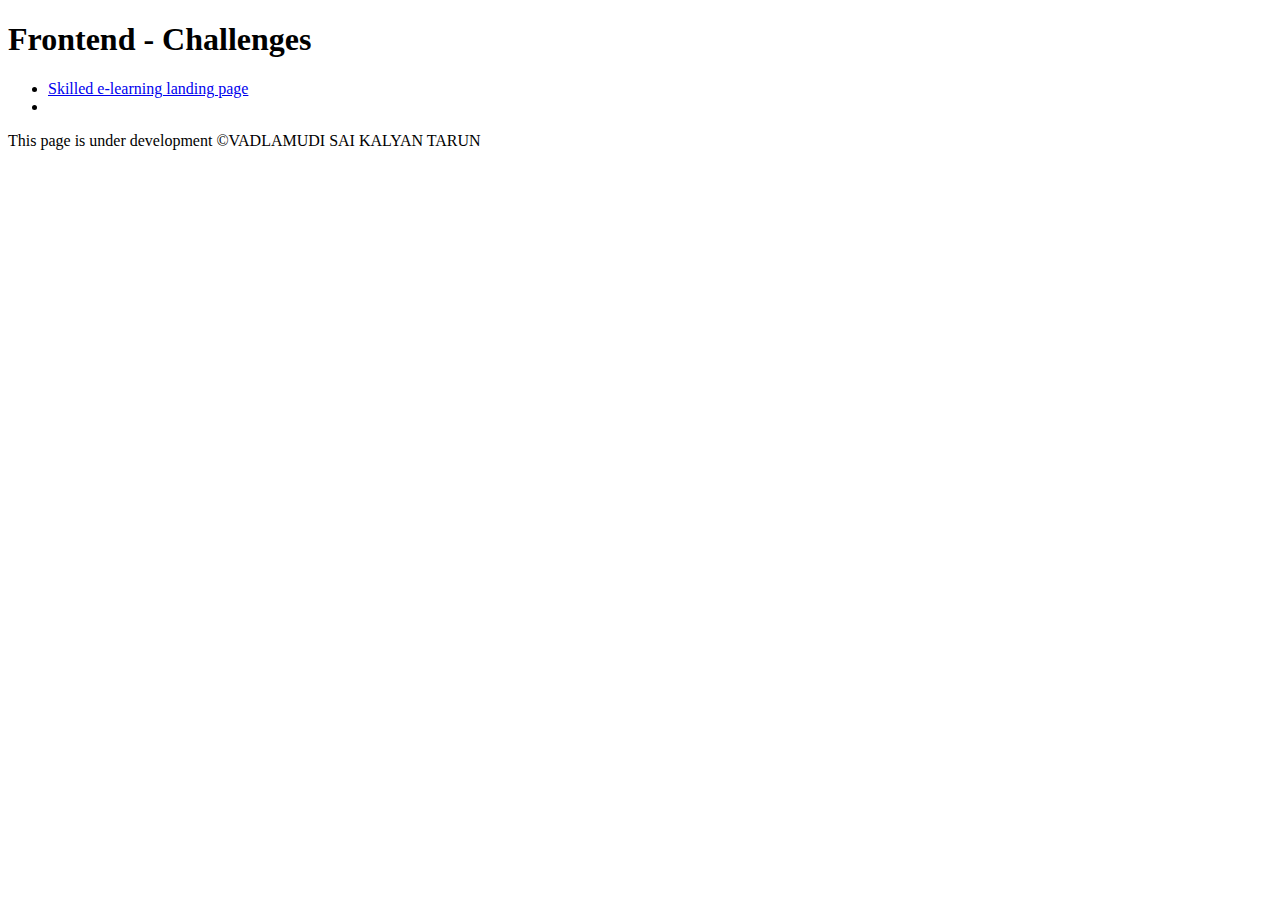
==== index.html @ c5132227 "elearning landing page complete" ====
<!DOCTYPE html>
<html lang="en">
<head>
    <meta charset="UTF-8">
    <meta name="viewport" content="width=device-width, initial-scale=1.0">
    <title>Frontend Challenges</title>
</head>
<body>
    <header>
        <h1>Frontend - Challenges</h1>
    </header>

    <section>
        <ul>
            <li><a href="/Skilled elearning landing page/index.html">Skilled e-learning landing page</a></li>
            <li></li>
        </ul>
    </section>

    <footer>
        <span>This page is under development</span>
        <span>&copy;VADLAMUDI SAI KALYAN TARUN</span>
    </footer>
</body>
</html>
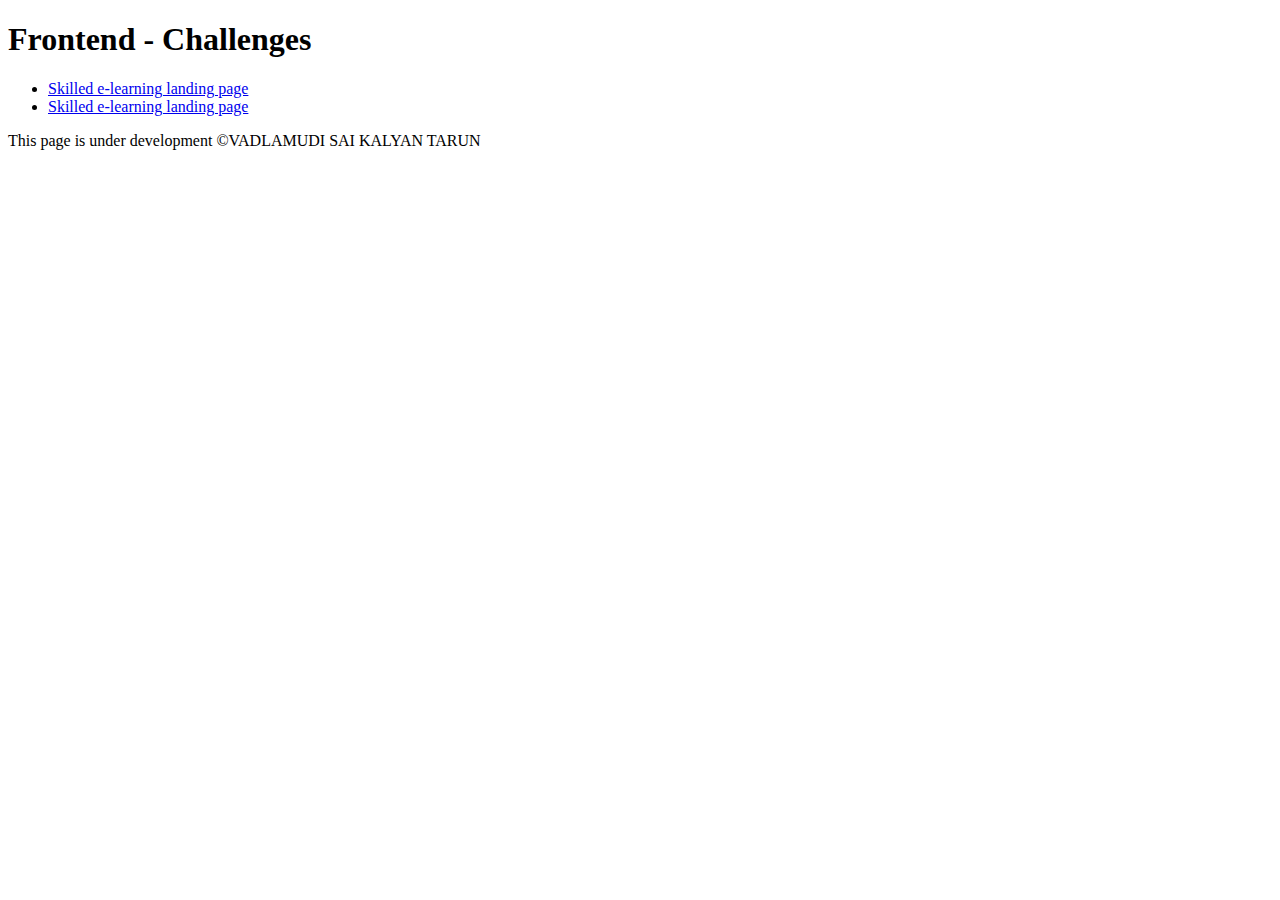
==== commit 2a0700b8: "news homepage complete" ====
--- a/index.html
+++ b/index.html
@@ -13,7 +13,7 @@
     <section>
         <ul>
             <li><a href="/Skilled elearning landing page/index.html">Skilled e-learning landing page</a></li>
-            <li></li>
+            <li><a href="/news homepage/index.html">Skilled e-learning landing page</a></li>
         </ul>
     </section>
 
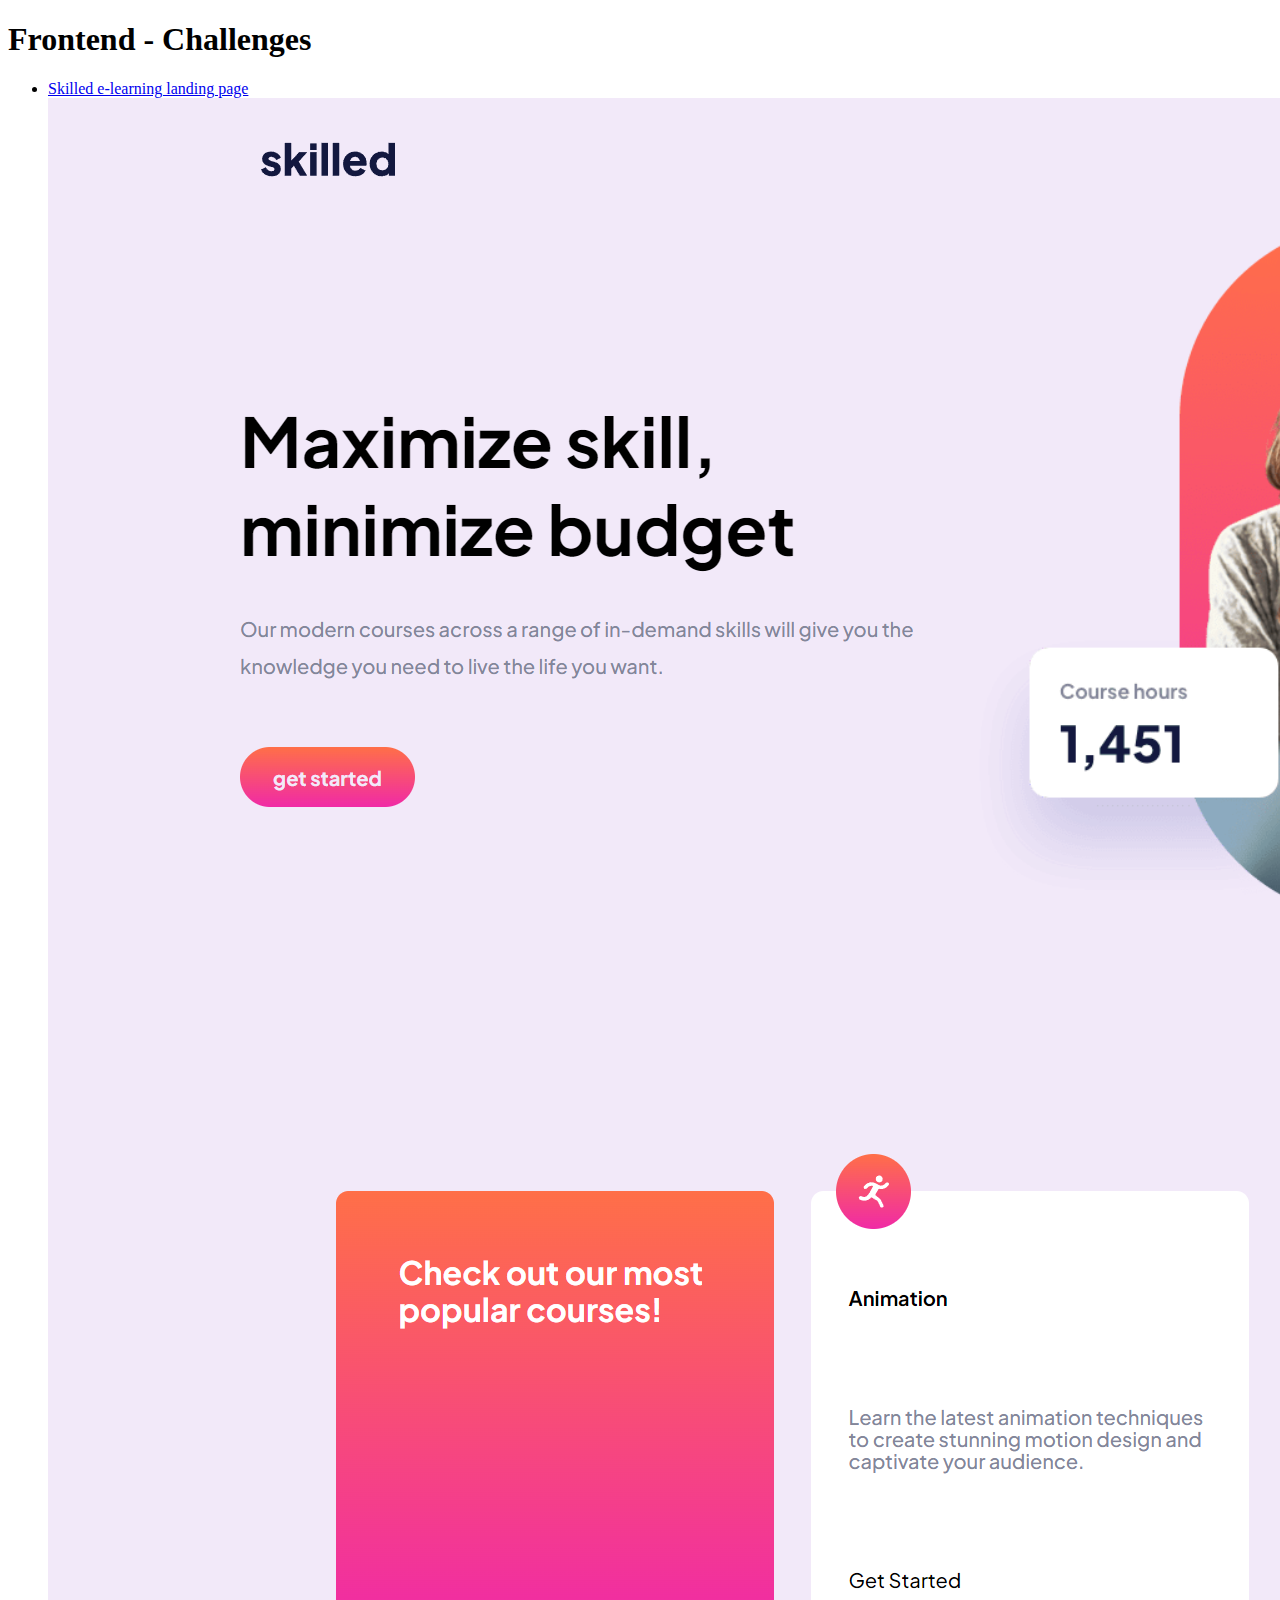
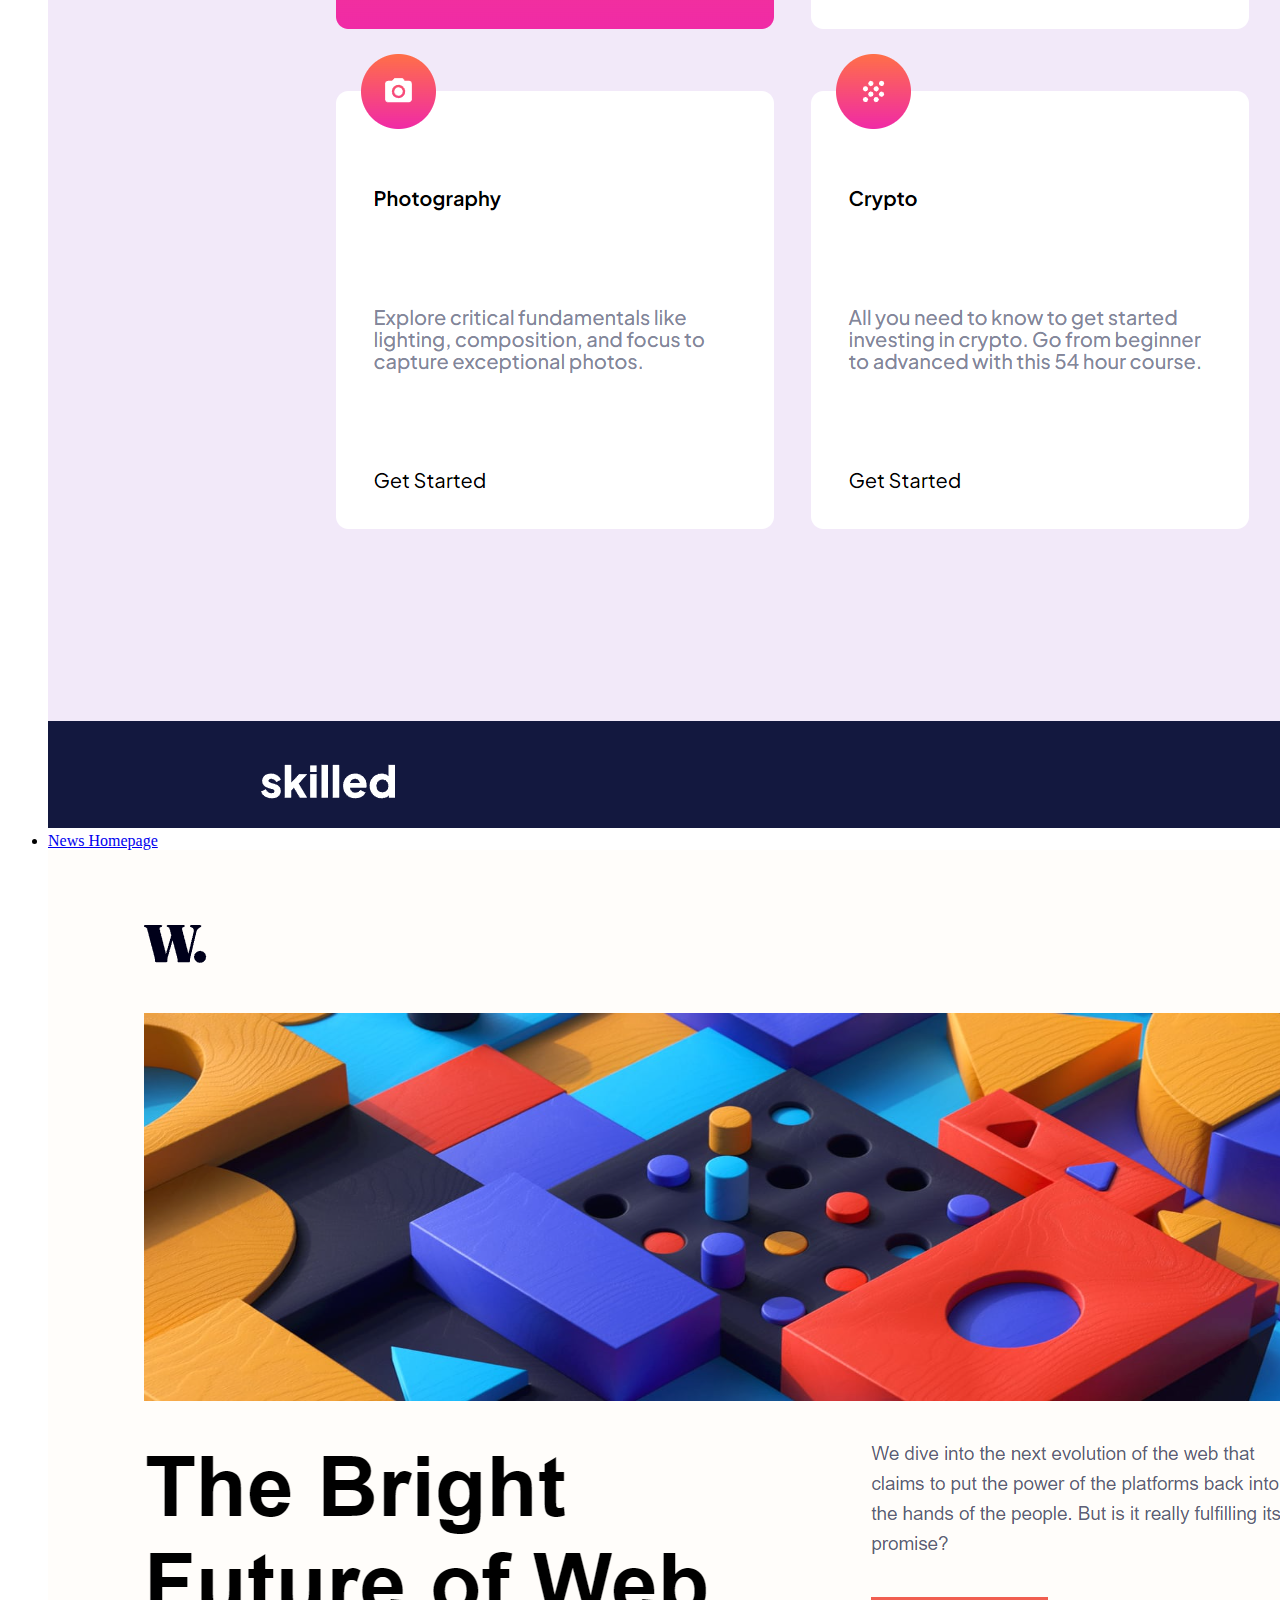
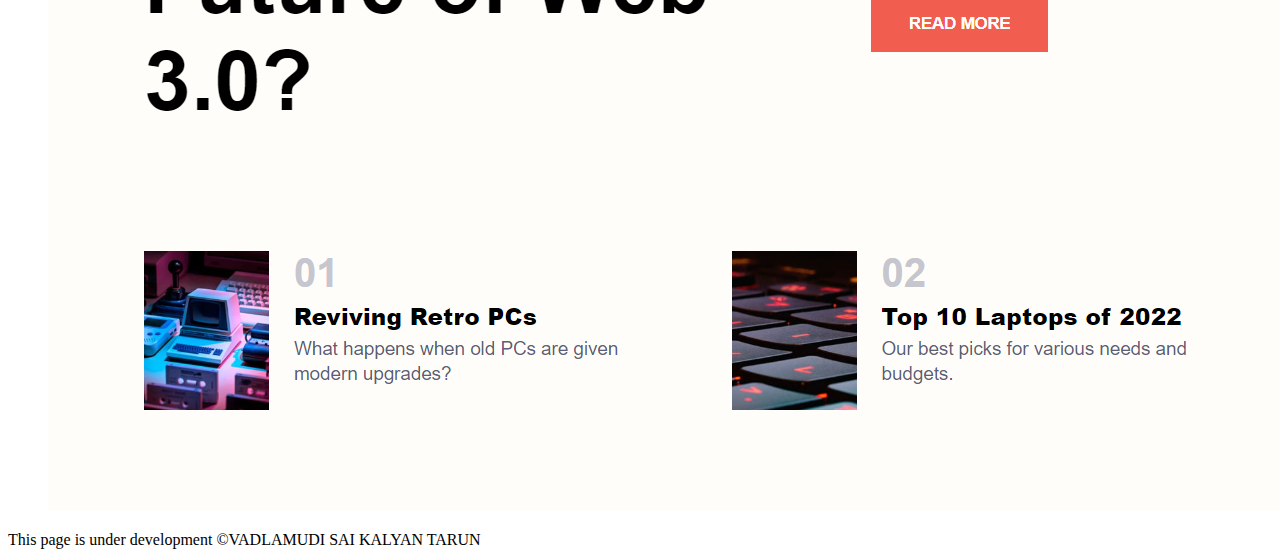
==== commit 49776fc3: "news homepage complete" ====
--- a/index.html
+++ b/index.html
@@ -12,8 +12,8 @@
 
     <section>
         <ul>
-            <li><a href="/Skilled elearning landing page/index.html">Skilled e-learning landing page</a></li>
-            <li><a href="/news homepage/index.html">Skilled e-learning landing page</a></li>
+            <li><a href="/Skilled elearning landing page/index.html">Skilled e-learning landing page</a> <img src="/Skilled elearning landing page/assets/elearning landing page preview.png" alt="Skilled elearning page preview"></li>
+            <li><a href="/news homepage/index.html">News Homepage</a> <img src="/news homepage/assets/images/news-homepage-preview.png" alt="news homepage"> </li>
         </ul>
     </section>
 
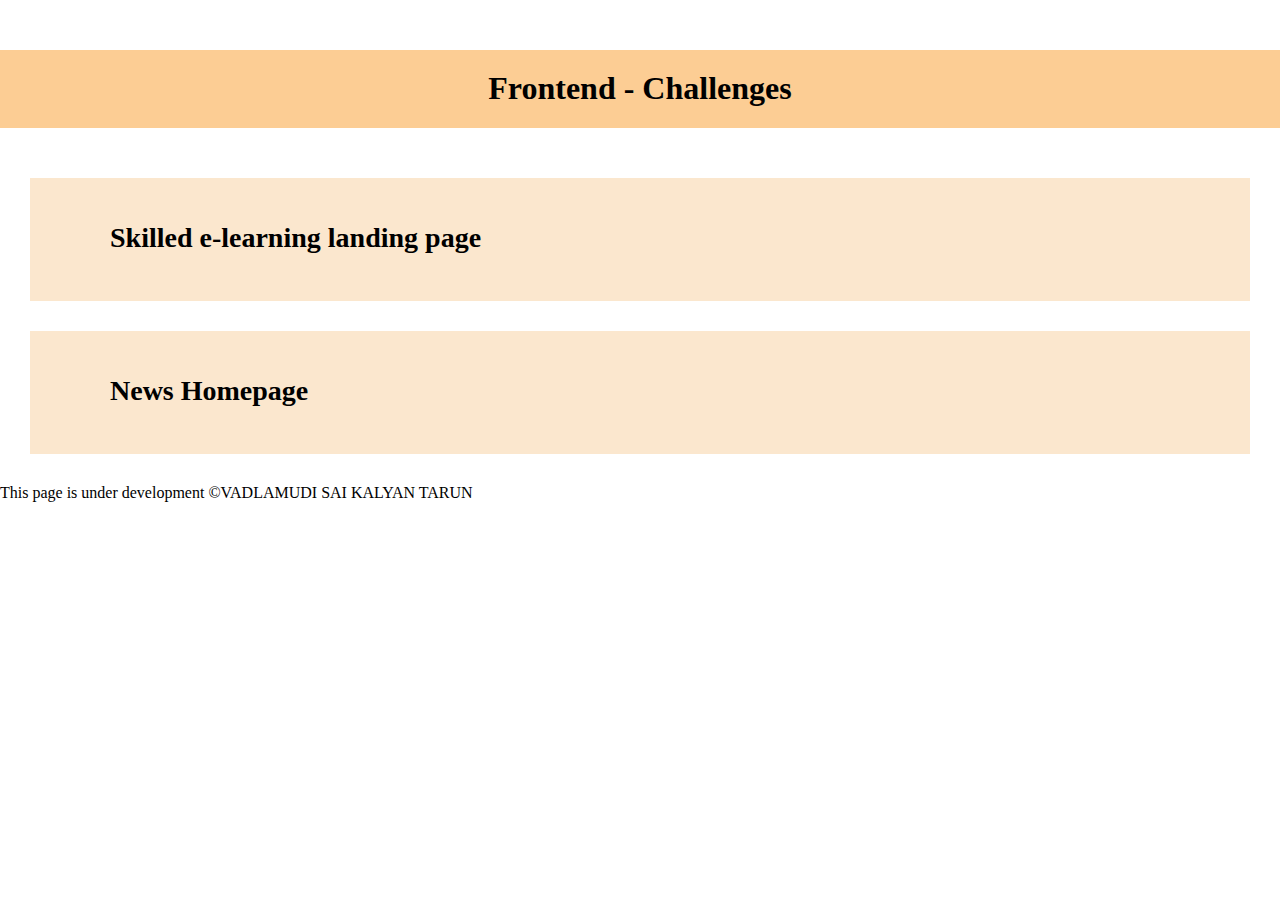
==== commit 28b92da5: "news homepage complete" ====
--- a/index.html
+++ b/index.html
@@ -3,6 +3,7 @@
 <head>
     <meta charset="UTF-8">
     <meta name="viewport" content="width=device-width, initial-scale=1.0">
+    <link rel="stylesheet" href="/style.css">
     <title>Frontend Challenges</title>
 </head>
 <body>
@@ -10,12 +11,21 @@
         <h1>Frontend - Challenges</h1>
     </header>
 
-    <section>
-        <ul>
-            <li><a href="/Skilled elearning landing page/index.html">Skilled e-learning landing page</a> <img src="/Skilled elearning landing page/assets/elearning landing page preview.png" alt="Skilled elearning page preview"></li>
-            <li><a href="/news homepage/index.html">News Homepage</a> <img src="/news homepage/assets/images/news-homepage-preview.png" alt="news homepage"> </li>
-        </ul>
-    </section>
+    <main>
+        <section class="selp title">
+            <a href="/Skilled elearning landing page/index.html">Skilled e-learning landing page</a>
+            <!--<div>
+                <img src="/Skilled elearning landing page/assets/elearning landing page preview.png" alt="Skilled elearning page preview">
+            </div>-->
+        </section>
+
+        <section class="nh title">
+            <a href="/news homepage/index.html">News Homepage</a> 
+            <!--<div>
+                <img src="/news homepage/assets/images/news-homepage-preview.png" alt="news homepage">
+            </div>-->
+        </section>
+    </main>
 
     <footer>
         <span>This page is under development</span>
--- a/style.css
+++ b/style.css
@@ -0,0 +1,78 @@
+/* Box Model Hack */
+* {
+    box-sizing: border-box;
+    margin: 0;
+    padding: 0;
+  }
+  
+  /* Clear fix hack */
+  .clearfix:after {
+       content: ".";
+       display: block;
+       clear: both;
+       visibility: hidden;
+       line-height: 0;
+       height: 0;
+  }
+  
+  .clear {
+      clear: both;
+  }
+  
+  /******************************************
+  /* BASE STYLES
+  /*******************************************/
+  :root {
+    --white: #ffffff;
+    --blue: #00eeff;
+    --dark-beige: #fccd94;
+    --beige: #fbe7ce;
+    --black: #000000;
+}
+
+  body {
+    margin:0;
+    padding: 0;
+    line-height: 1.12em;
+  }
+
+  header{
+    background: var(--dark-beige);
+    color: var(--black);
+  }
+
+  section{
+    background: var(--beige);
+    color: var(--black);
+    padding: 50px;
+    margin: 30px;
+  }
+  /******************************************
+  /* LAYOUT
+  /*******************************************/
+  
+  main{
+    background: var(--white);
+  }
+
+  header > h1{
+    text-align: center;
+    margin: 50px;
+    padding: 30px;
+  }
+
+  .title a, a:link, a:visited, a:hover, a:active{
+    text-decoration: none;
+    font-size: 28px;
+    font-weight: 800;
+    line-height: 20px;
+    color: var(--black);
+    padding: 30px;
+  }
+
+    a + div{
+    max-width: 300px;
+    max-height: 300px;
+    object-fit: contain;
+    margin-left: 5%;
+  }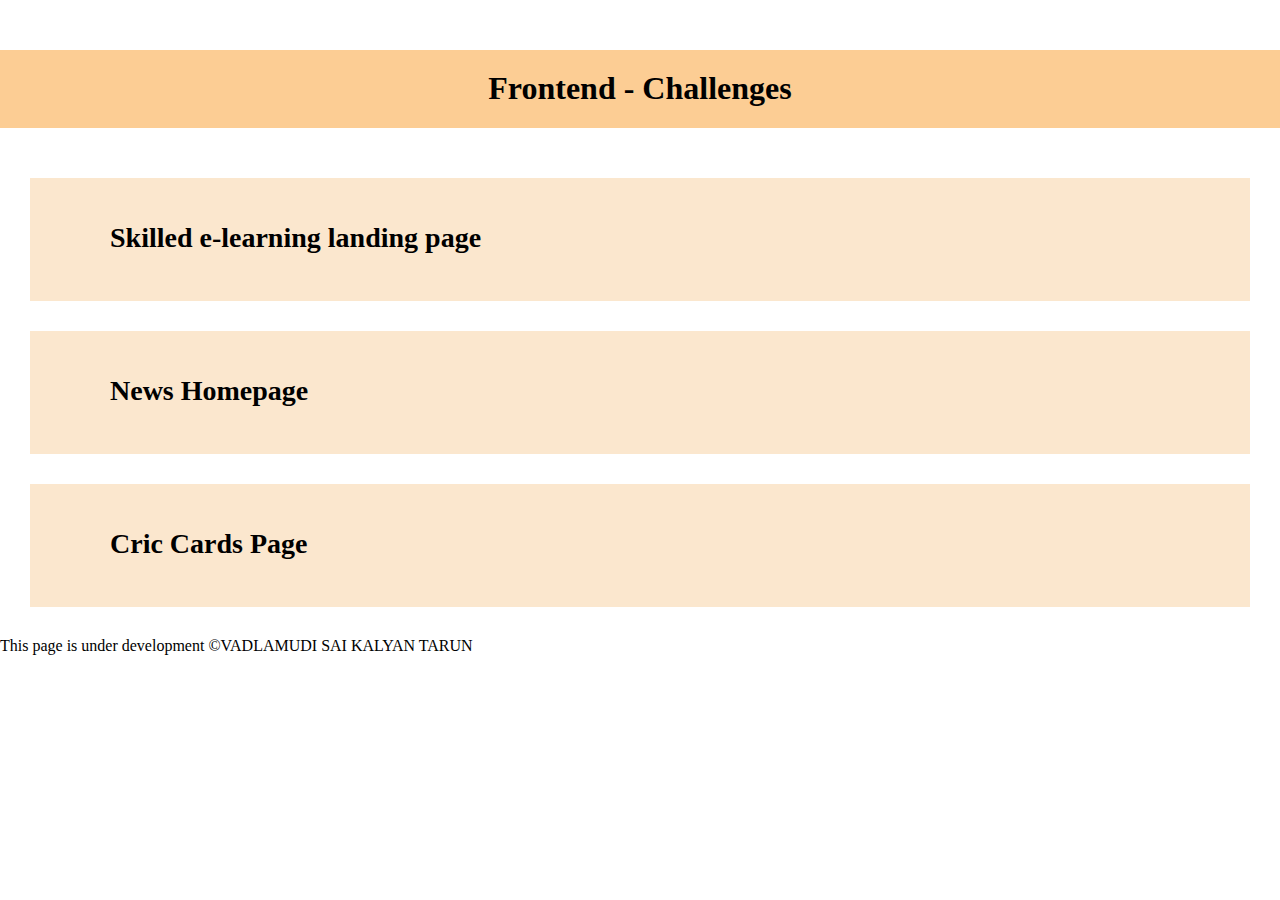
==== commit 0a09f033: "adding another" ====
--- a/index.html
+++ b/index.html
@@ -14,16 +14,14 @@
     <main>
         <section class="selp title">
             <a href="/Skilled elearning landing page/index.html">Skilled e-learning landing page</a>
-            <!--<div>
-                <img src="/Skilled elearning landing page/assets/elearning landing page preview.png" alt="Skilled elearning page preview">
-            </div>-->
         </section>
 
         <section class="nh title">
             <a href="/news homepage/index.html">News Homepage</a> 
-            <!--<div>
-                <img src="/news homepage/assets/images/news-homepage-preview.png" alt="news homepage">
-            </div>-->
+        </section>
+
+        <section class="nh title">
+            <a href="/cric cards/index.html">Cric Cards Page</a> 
         </section>
     </main>
 
